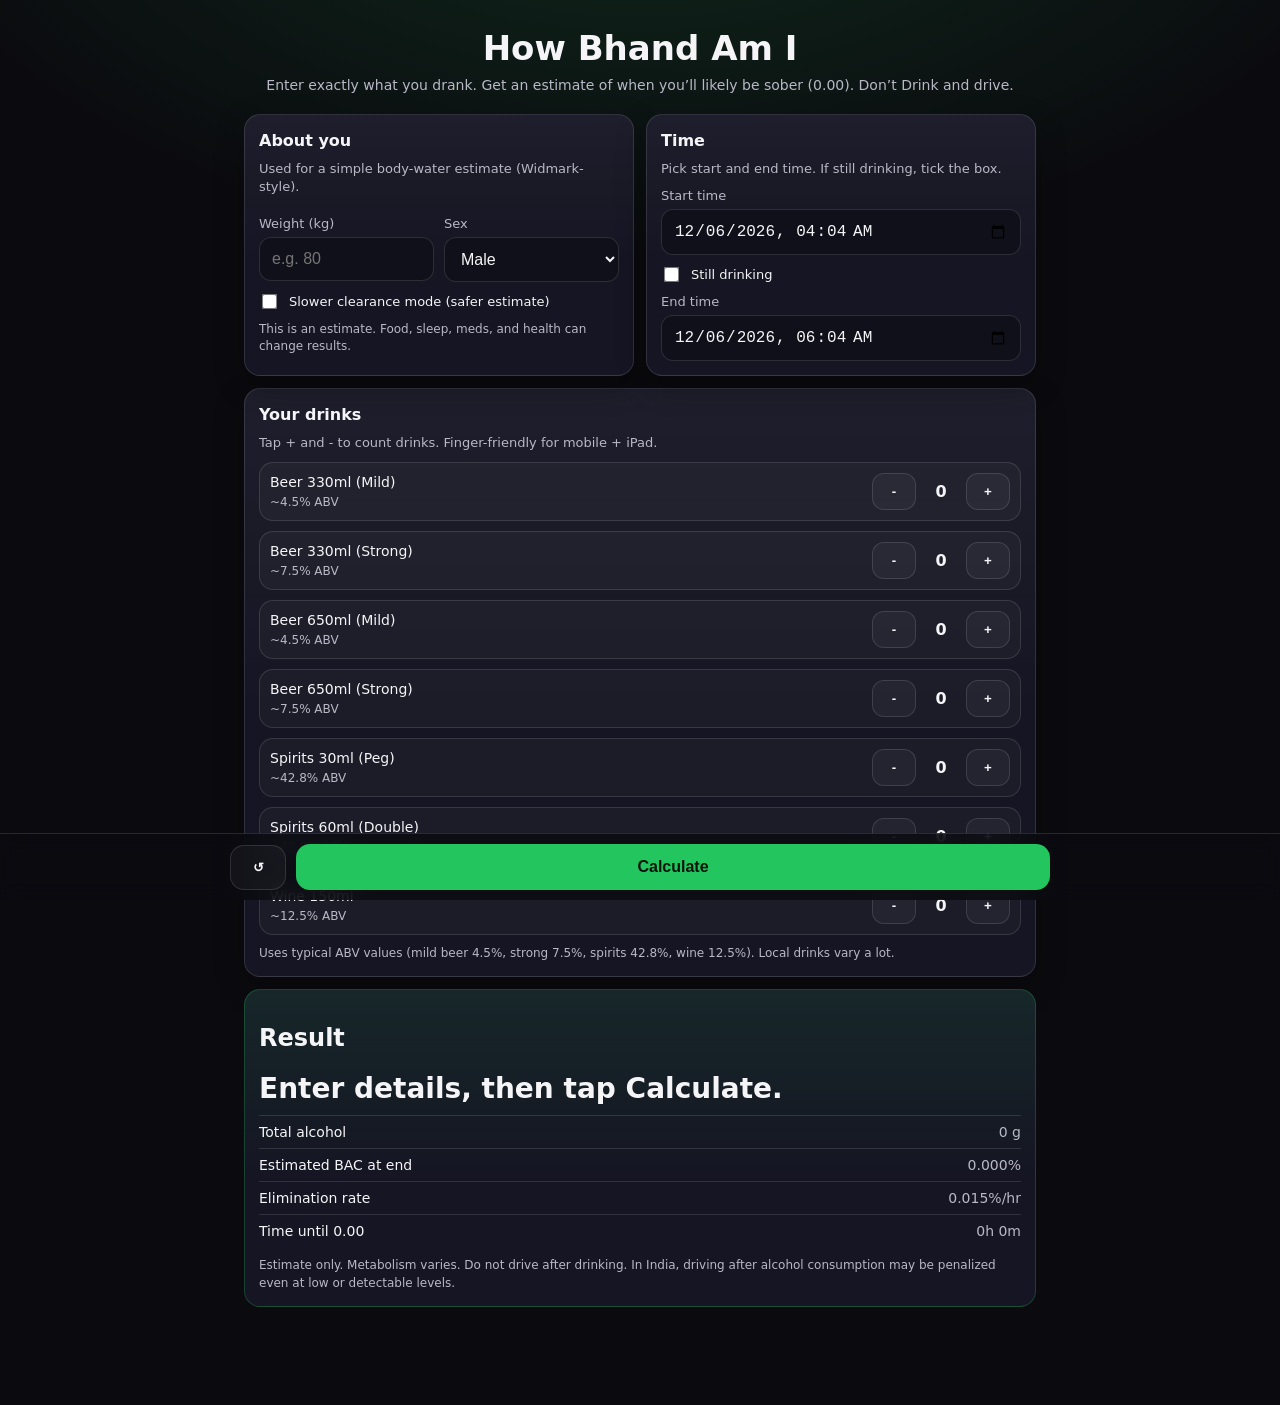
==== Index.html @ c2f21363 "Add initial website Add initial website" ====
<!DOCTYPE html>
<html lang="en">
<head>
  <meta charset="UTF-8" />
  <title>howbhandami.com</title>
  <meta name="viewport" content="width=device-width, initial-scale=1.0, viewport-fit=cover" />

  <style>
    :root{
      --bg:#0b0b0f;
      --card:#151523;
      --card2:#10101a;
      --text:#f5f5f7;
      --muted:#b8b8c7;
      --border:rgba(255,255,255,0.12);
      --accent:#22c55e;
      --danger:#ff4d4d;
    }

    *{ box-sizing:border-box; }

    body{
      margin:0;
      font-family: system-ui, -apple-system, Segoe UI, Roboto, Arial, sans-serif;
      background: radial-gradient(1200px 700px at 50% -200px, rgba(34,197,94,0.18), transparent 65%),
                  var(--bg);
      color:var(--text);
      min-height:100vh;
      padding: env(safe-area-inset-top) env(safe-area-inset-right) env(safe-area-inset-bottom) env(safe-area-inset-left);
    }

    .wrap{
      max-width: 820px;
      margin: 0 auto;
      padding: 18px 14px 96px;
    }

    header{ text-align:center; margin: 10px 0 18px; }
    h1{ margin:0; font-size: clamp(22px, 4vw, 34px); }
    .subtitle{ margin:8px 0 0; color:var(--muted); font-size:14px; line-height:1.4; }

    .grid{ display:grid; gap:12px; }
    @media (min-width: 760px){
      .grid.two{ grid-template-columns: 1fr 1fr; }
    }

    .card{
      background: linear-gradient(180deg, rgba(255,255,255,0.04), transparent 55%),
                  var(--card);
      border: 1px solid var(--border);
      border-radius: 16px;
      padding: 14px;
      box-shadow: 0 10px 30px rgba(0,0,0,0.25);
    }

    .card h2{ margin:2px 0 10px; font-size:16px; }
    .hint{ margin:0 0 10px; color:var(--muted); font-size:13px; line-height:1.4; }

    label{ display:block; font-size:13px; color:var(--muted); margin:10px 0 6px; }

    input, select{
      width:100%;
      padding:12px;
      border-radius:12px;
      border: 1px solid var(--border);
      background: var(--card2);
      color: var(--text);
      font-size:16px;
      outline:none;
    }

    input:focus, select:focus{
      border-color: rgba(34,197,94,0.55);
      box-shadow: 0 0 0 3px rgba(34,197,94,0.15);
    }

    .row{ display:flex; gap:10px; align-items:center; }
    .row > *{ flex:1; }

    .toggle{
      display:flex;
      align-items:center;
      gap:10px;
      margin-top: 10px;
      user-select:none;
    }
    .toggle input{ width:auto; transform:scale(1.2); }

    .drink{
      display:grid;
      grid-template-columns: 1fr auto;
      gap: 10px;
      align-items:center;
      padding: 10px;
      border-radius: 14px;
      border: 1px solid var(--border);
      background: rgba(255,255,255,0.03);
      margin-top: 10px;
    }
    .drink .name{ font-size:14px; line-height:1.25; }
    .drink .meta{ font-size:12px; color:var(--muted); margin-top:4px; }

    .stepper{ display:flex; align-items:center; gap:8px; }
    .btn{
      border: 1px solid var(--border);
      background: rgba(255,255,255,0.04);
      color: var(--text);
      border-radius: 12px;
      padding: 10px 12px;
      font-weight: 800;
      cursor:pointer;
      min-width:44px;
      touch-action: manipulation;
    }
    .btn:active{ transform:scale(0.98); }
    .count{ min-width:34px; text-align:center; font-weight:800; font-size:16px; }

    .result{
      background: linear-gradient(180deg, rgba(34,197,94,0.10), transparent 60%),
                  var(--card);
      border: 1px solid rgba(34,197,94,0.25);
      border-radius: 16px;
      padding: 14px;
    }
    .big{ font-size: clamp(18px, 3.6vw, 28px); font-weight: 900; margin: 6px 0 10px; }

    .kv{
      display:flex;
      justify-content: space-between;
      gap: 10px;
      padding: 8px 0;
      border-top: 1px solid var(--border);
      font-size: 14px;
    }
    .kv:first-of-type{ border-top:none; }
    .kv span:last-child{ color: var(--muted); }

    .warn{ margin-top: 10px; font-size: 12px; color: var(--muted); line-height: 1.45; }

    .error{
      color: var(--danger);
      font-weight: 800;
      margin-top: 10px;
      font-size: 13px;
    }

    .stickybar{
      position: fixed;
      left:0; right:0; bottom:0;
      padding: 10px 14px calc(10px + env(safe-area-inset-bottom));
      background: rgba(10,10,16,0.82);
      backdrop-filter: blur(10px);
      border-top: 1px solid var(--border);
    }
    .sticky-inner{
      max-width: 820px;
      margin: 0 auto;
      display:flex;
      gap: 10px;
      align-items:center;
    }
    .primary{
      flex:1;
      padding: 14px 14px;
      border-radius: 14px;
      border:none;
      background: var(--accent);
      color: #07140b;
      font-weight: 900;
      font-size: 16px;
      cursor:pointer;
      touch-action: manipulation;
    }
    .ghost{
      width:56px;
      padding: 14px 0;
      border-radius: 14px;
      border: 1px solid var(--border);
      background: rgba(255,255,255,0.04);
      color: var(--text);
      font-weight: 900;
      cursor:pointer;
      touch-action: manipulation;
    }
  </style>
</head>

<body>
  <div class="wrap">
    <header>
      <h1>How Bhand Am I</h1>
      <p class="subtitle">Enter exactly what you drank. Get an estimate of when you’ll likely be sober (0.00). Don’t Drink and drive.</p>
    </header>

    <div class="grid two">
      <section class="card">
        <h2>About you</h2>
        <p class="hint">Used for a simple body-water estimate (Widmark-style).</p>

        <div class="row">
          <div>
            <label for="weightKg">Weight (kg)</label>
            <input id="weightKg" type="number" inputmode="decimal" placeholder="e.g. 80" min="30" max="220">
          </div>
          <div>
            <label for="sexR">Sex</label>
            <select id="sexR">
              <option value="0.68">Male</option>
              <option value="0.55">Female</option>
            </select>
          </div>
        </div>

        <div class="toggle">
          <input id="slowMode" type="checkbox">
          <label for="slowMode" style="margin:0;color:var(--text);">Slower clearance mode (safer estimate)</label>
        </div>

        <div class="warn">This is an estimate. Food, sleep, meds, and health can change results.</div>
      </section>

      <section class="card">
        <h2>Time</h2>
        <p class="hint">Pick start and end time. If still drinking, tick the box.</p>

        <label for="startTime">Start time</label>
        <input id="startTime" type="datetime-local">

        <div class="toggle">
          <input id="stillDrinking" type="checkbox">
          <label for="stillDrinking" style="margin:0;color:var(--text);">Still drinking</label>
        </div>

        <div id="endTimeBox">
          <label for="endTime">End time</label>
          <input id="endTime" type="datetime-local">
        </div>

        <div id="timeError" class="error" style="display:none;"></div>
      </section>
    </div>

    <section class="card" style="margin-top:12px;">
      <h2>Your drinks</h2>
      <p class="hint">Tap + and - to count drinks. Finger-friendly for mobile + iPad.</p>

      <div id="drinksList"></div>

      <div class="warn">
        Uses typical ABV values (mild beer 4.5%, strong 7.5%, spirits 42.8%, wine 12.5%). Local drinks vary a lot.
      </div>
    </section>

    <section class="result" style="margin-top:12px;">
      <h2>Result</h2>
      <div class="big" id="soberByText">Enter details, then tap Calculate.</div>

      <div class="kv"><span>Total alcohol</span><span id="gramsText">0 g</span></div>
      <div class="kv"><span>Estimated BAC at end</span><span id="bacText">0.000%</span></div>
      <div class="kv"><span>Elimination rate</span><span id="rateText">0.015%/hr</span></div>
      <div class="kv"><span>Time until 0.00</span><span id="untilText">0h 0m</span></div>

      <div class="warn">
        Estimate only. Metabolism varies. Do not drive after drinking. In India, driving after alcohol consumption may be penalized even at low or detectable levels.
      </div>
      <div id="calcError" class="error" style="display:none;"></div>
    </section>
  </div>

  <div class="stickybar">
    <div class="sticky-inner">
      <button class="ghost" onclick="resetAll()" title="Reset">↺</button>
      <button class="primary" onclick="calculate()">Calculate</button>
    </div>
  </div>

<script>
  // grams = volume_ml * (abv) * 0.789  (ethanol density)
  const DRINKS = [
    { id:"beer330mild",   name:"Beer 330ml (Mild)",     meta:"~4.5% ABV", grams: 330 * 0.045 * 0.789 },
    { id:"beer330strong", name:"Beer 330ml (Strong)",   meta:"~7.5% ABV", grams: 330 * 0.075 * 0.789 },
    { id:"beer650mild",   name:"Beer 650ml (Mild)",     meta:"~4.5% ABV", grams: 650 * 0.045 * 0.789 },
    { id:"beer650strong", name:"Beer 650ml (Strong)",   meta:"~7.5% ABV", grams: 650 * 0.075 * 0.789 },
    { id:"peg30",         name:"Spirits 30ml (Peg)",    meta:"~42.8% ABV", grams: 30  * 0.428 * 0.789 },
    { id:"double60",      name:"Spirits 60ml (Double)", meta:"~42.8% ABV", grams: 60  * 0.428 * 0.789 },
    { id:"wine150",       name:"Wine 150ml",            meta:"~12.5% ABV", grams: 150 * 0.125 * 0.789 },
  ];

  const counts = Object.fromEntries(DRINKS.map(d => [d.id, 0]));

  function $(id){ return document.getElementById(id); }
  function pad(n){ return String(n).padStart(2,"0"); }
  function toLocalInputValue(date){
    return `${date.getFullYear()}-${pad(date.getMonth()+1)}-${pad(date.getDate())}T${pad(date.getHours())}:${pad(date.getMinutes())}`;
  }

  function renderDrinks(){
    const box = $("drinksList");
    box.innerHTML = "";
    DRINKS.forEach(d => {
      const el = document.createElement("div");
      el.className = "drink";
      el.innerHTML = `
        <div>
          <div class="name">${d.name}</div>
          <div class="meta">${d.meta}</div>
        </div>
        <div class="stepper">
          <button class="btn" type="button" onclick="step('${d.id}', -1)">-</button>
          <div class="count" id="count_${d.id}">0</div>
          <button class="btn" type="button" onclick="step('${d.id}', 1)">+</button>
        </div>
      `;
      box.appendChild(el);
    });
  }

  function step(id, delta){
    counts[id] = Math.max(0, (counts[id] || 0) + delta);
    const c = $("count_" + id);
    if (c) c.textContent = counts[id];
    $("gramsText").textContent = `${getTotalGrams().toFixed(1)} g`;
  }

  function getTotalGrams(){
    let total = 0;
    DRINKS.forEach(d => total += (counts[d.id] || 0) * d.grams);
    return total;
  }

  function hoursToHhMm(hours){
    const totalMins = Math.max(0, Math.round(hours * 60));
    const h = Math.floor(totalMins / 60);
    const m = totalMins % 60;
    return `${h}h ${m}m`;
  }

  function showCalcError(msg){
    $("calcError").textContent = msg;
    $("calcError").style.display = "block";
  }
  function showTimeError(msg){
    $("timeError").textContent = msg;
    $("timeError").style.display = "block";
  }

  function resetAll(){
    // reset counts
    DRINKS.forEach(d => {
      counts[d.id] = 0;
      const c = $("count_" + d.id);
      if (c) c.textContent = "0";
    });

    $("weightKg").value = "";
    $("sexR").value = "0.68";
    $("slowMode").checked = false;

    const now = new Date();
    $("startTime").value = toLocalInputValue(new Date(now.getTime() - 2 * 60 * 60 * 1000));
    $("endTime").value = toLocalInputValue(now);

    $("stillDrinking").checked = false;
    $("endTimeBox").style.display = "block";

    $("soberByText").textContent = "Enter details, then tap Calculate.";
    $("gramsText").textContent = "0 g";
    $("bacText").textContent = "0.000%";
    $("rateText").textContent = "0.015%/hr";
    $("untilText").textContent = "0h 0m";
    $("calcError").style.display = "none";
    $("timeError").style.display = "none";
  }

  function calculate(){
    $("calcError").style.display = "none";
    $("timeError").style.display = "none";

    const weight = Number($("weightKg").value);
    const r = Number($("sexR").value);
    const elimination = $("slowMode").checked ? 0.012 : 0.015;

    if (!weight || weight < 30 || weight > 220){
      showCalcError("Please enter a valid weight (30–220 kg).");
      return;
    }

    const grams = getTotalGrams();
    if (grams <= 0){
      showCalcError("Please add at least one drink using the + buttons.");
      return;
    }

    const startStr = $("startTime").value;
    if (!startStr){
      showTimeError("Please select a start time.");
      return;
    }
    const start = new Date(startStr);

    const still = $("stillDrinking").checked;
    const end = still ? new Date() : new Date($("endTime").value);

    if (!still && !$("endTime").value){
      showTimeError("Please select an end time (or tick Still drinking).");
      return;
    }

    if (isNaN(start.getTime()) || isNaN(end.getTime())){
      showTimeError("Time format looks invalid. Try selecting the time again.");
      return;
    }

    if (end.getTime() < start.getTime()){
      showTimeError("End time can’t be before start time.");
      return;
    }

    const hoursDrinking = (end.getTime() - start.getTime()) / (1000 * 60 * 60);

    // Widmark-style estimate (simple MVP)
    const bacPeak = (grams / (weight * 1000 * r)) * 100;
    const bacAtEnd = Math.max(0, bacPeak - hoursDrinking * elimination);

    const hoursUntilZero = bacAtEnd <= 0 ? 0 : (bacAtEnd / elimination);
    const soberAt = new Date(end.getTime() + hoursUntilZero * 60 * 60 * 1000);

    $("soberByText").textContent = `Likely sober by: ${soberAt.toLocaleString()}`;
    $("gramsText").textContent = `${grams.toFixed(1)} g`;
    $("bacText").textContent = `${bacAtEnd.toFixed(3)}%`;
    $("rateText").textContent = `${elimination.toFixed(3)}%/hr`;
    $("untilText").textContent = hoursToHhMm(hoursUntilZero);
  }

  // init
  renderDrinks();
  resetAll();

  $("stillDrinking").addEventListener("change", (e) => {
    $("endTimeBox").style.display = e.target.checked ? "none" : "block";
  });
</script>

</body>
</html>
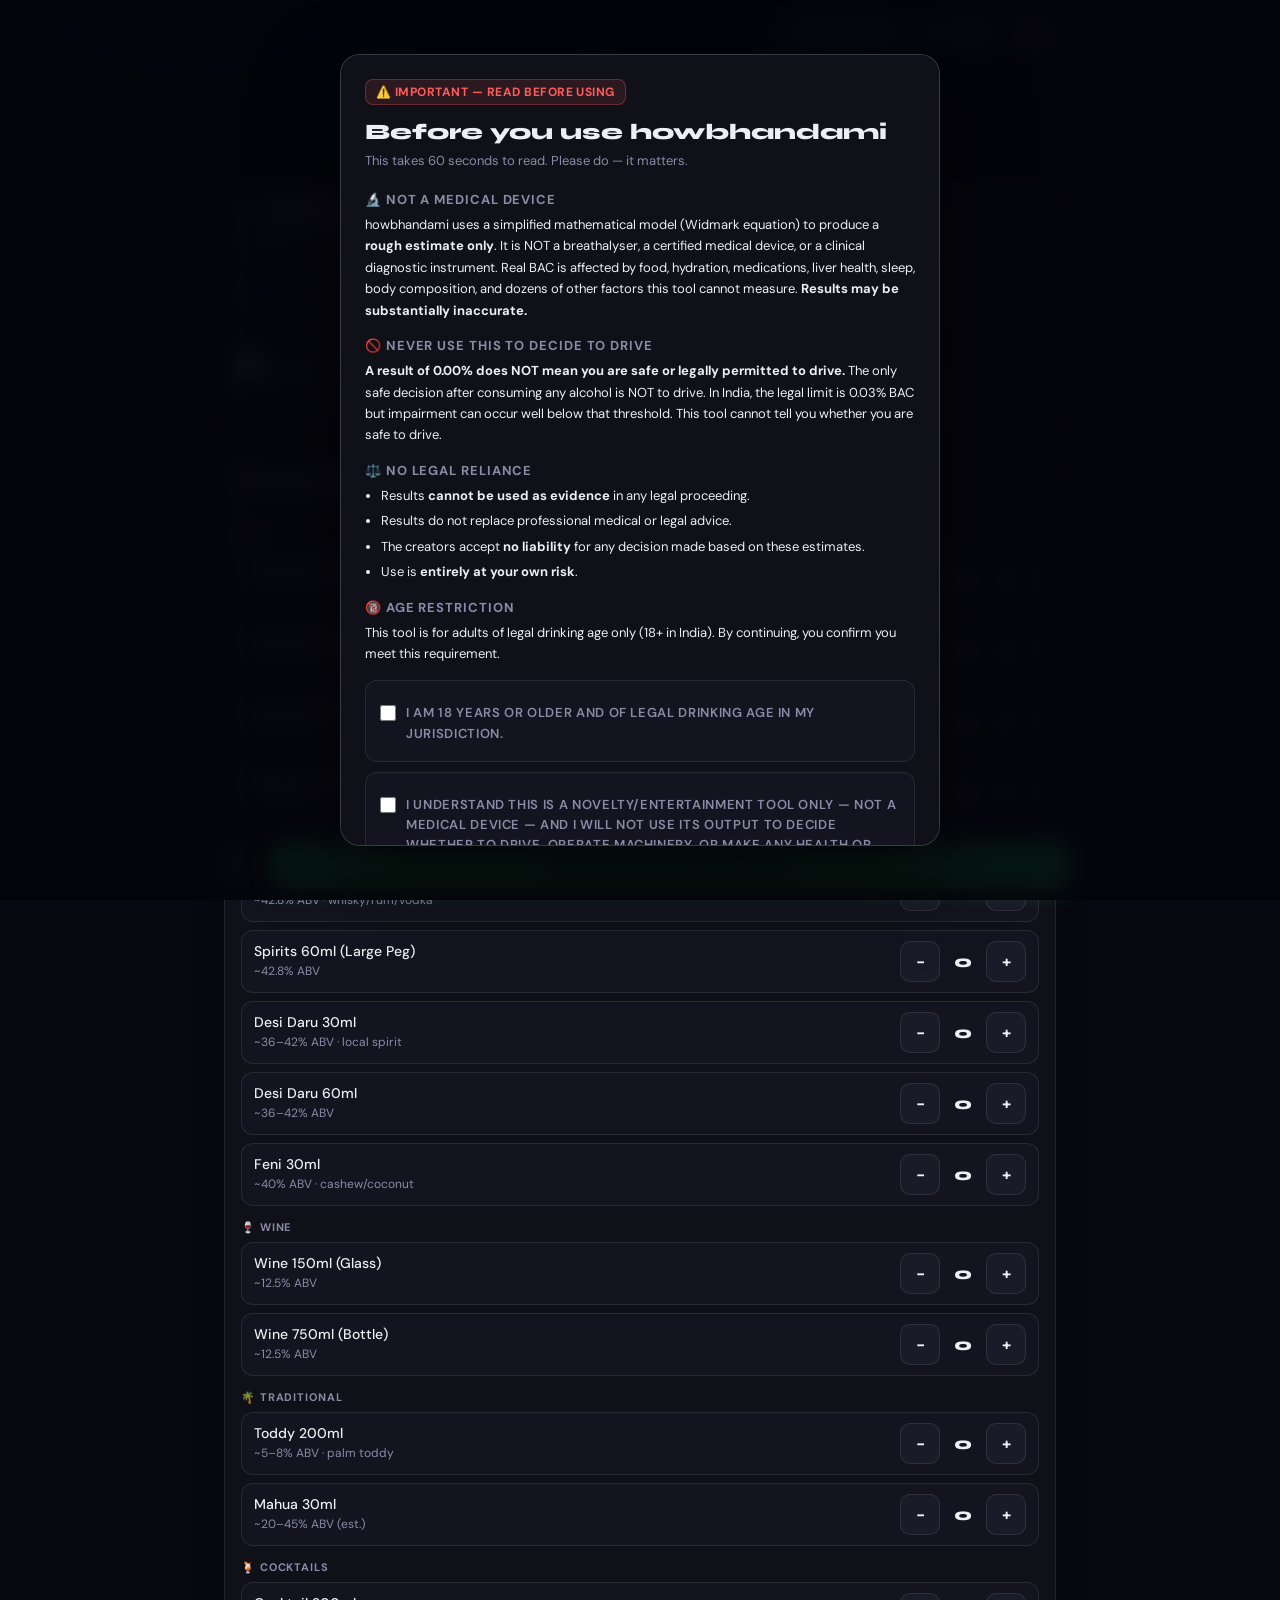
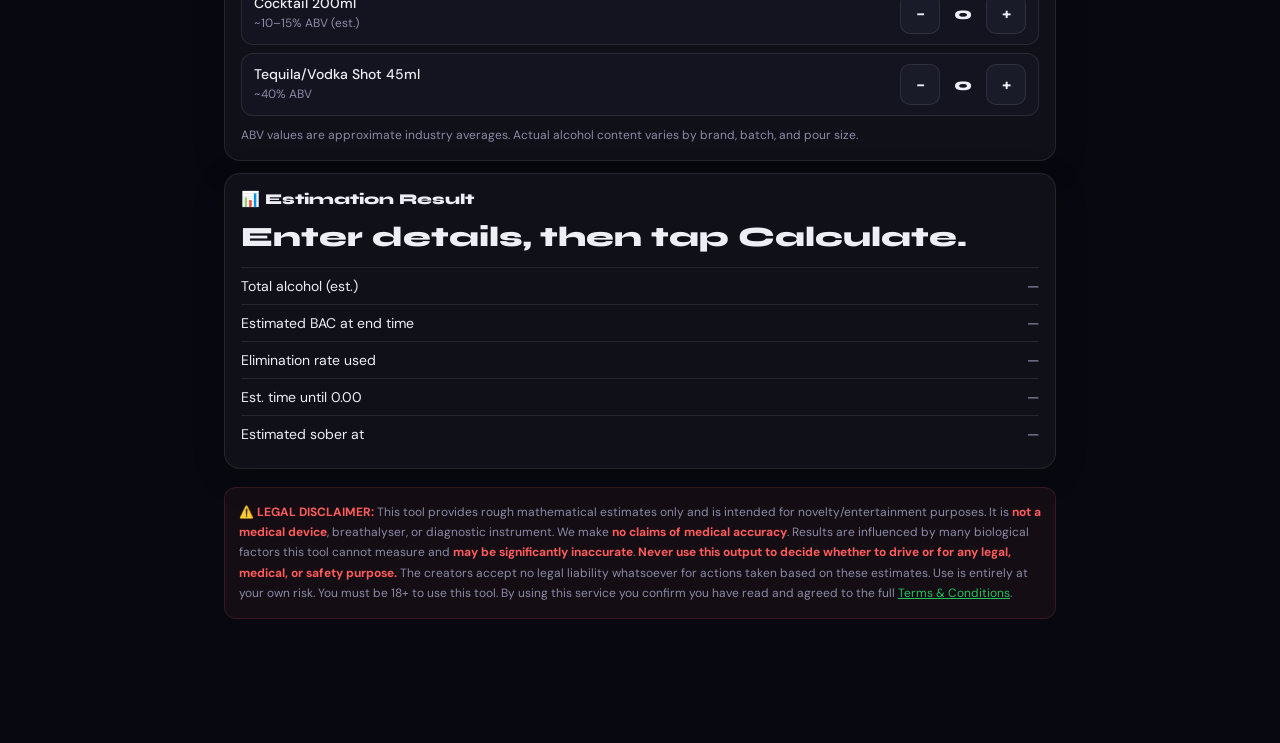
==== commit 8927d791: "Rename index.html to Index.html" ====
--- a/Index.html
+++ b/Index.html
@@ -1,445 +1,664 @@
-<!DOCTYPE html>
-<html lang="en">
-<head>
-  <meta charset="UTF-8" />
-  <title>howbhandami.com</title>
-  <meta name="viewport" content="width=device-width, initial-scale=1.0, viewport-fit=cover" />
-
-  <style>
-    :root{
-      --bg:#0b0b0f;
-      --card:#151523;
-      --card2:#10101a;
-      --text:#f5f5f7;
-      --muted:#b8b8c7;
-      --border:rgba(255,255,255,0.12);
-      --accent:#22c55e;
-      --danger:#ff4d4d;
-    }
-
-    *{ box-sizing:border-box; }
-
-    body{
-      margin:0;
-      font-family: system-ui, -apple-system, Segoe UI, Roboto, Arial, sans-serif;
-      background: radial-gradient(1200px 700px at 50% -200px, rgba(34,197,94,0.18), transparent 65%),
-                  var(--bg);
-      color:var(--text);
-      min-height:100vh;
-      padding: env(safe-area-inset-top) env(safe-area-inset-right) env(safe-area-inset-bottom) env(safe-area-inset-left);
-    }
-
-    .wrap{
-      max-width: 820px;
-      margin: 0 auto;
-      padding: 18px 14px 96px;
-    }
-
-    header{ text-align:center; margin: 10px 0 18px; }
-    h1{ margin:0; font-size: clamp(22px, 4vw, 34px); }
-    .subtitle{ margin:8px 0 0; color:var(--muted); font-size:14px; line-height:1.4; }
-
-    .grid{ display:grid; gap:12px; }
-    @media (min-width: 760px){
-      .grid.two{ grid-template-columns: 1fr 1fr; }
-    }
-
-    .card{
-      background: linear-gradient(180deg, rgba(255,255,255,0.04), transparent 55%),
-                  var(--card);
-      border: 1px solid var(--border);
-      border-radius: 16px;
-      padding: 14px;
-      box-shadow: 0 10px 30px rgba(0,0,0,0.25);
-    }
-
-    .card h2{ margin:2px 0 10px; font-size:16px; }
-    .hint{ margin:0 0 10px; color:var(--muted); font-size:13px; line-height:1.4; }
-
-    label{ display:block; font-size:13px; color:var(--muted); margin:10px 0 6px; }
-
-    input, select{
-      width:100%;
-      padding:12px;
-      border-radius:12px;
-      border: 1px solid var(--border);
-      background: var(--card2);
-      color: var(--text);
-      font-size:16px;
-      outline:none;
-    }
-
-    input:focus, select:focus{
-      border-color: rgba(34,197,94,0.55);
-      box-shadow: 0 0 0 3px rgba(34,197,94,0.15);
-    }
-
-    .row{ display:flex; gap:10px; align-items:center; }
-    .row > *{ flex:1; }
-
-    .toggle{
-      display:flex;
-      align-items:center;
-      gap:10px;
-      margin-top: 10px;
-      user-select:none;
-    }
-    .toggle input{ width:auto; transform:scale(1.2); }
-
-    .drink{
-      display:grid;
-      grid-template-columns: 1fr auto;
-      gap: 10px;
-      align-items:center;
-      padding: 10px;
-      border-radius: 14px;
-      border: 1px solid var(--border);
-      background: rgba(255,255,255,0.03);
-      margin-top: 10px;
-    }
-    .drink .name{ font-size:14px; line-height:1.25; }
-    .drink .meta{ font-size:12px; color:var(--muted); margin-top:4px; }
-
-    .stepper{ display:flex; align-items:center; gap:8px; }
-    .btn{
-      border: 1px solid var(--border);
-      background: rgba(255,255,255,0.04);
-      color: var(--text);
-      border-radius: 12px;
-      padding: 10px 12px;
-      font-weight: 800;
-      cursor:pointer;
-      min-width:44px;
-      touch-action: manipulation;
-    }
-    .btn:active{ transform:scale(0.98); }
-    .count{ min-width:34px; text-align:center; font-weight:800; font-size:16px; }
-
-    .result{
-      background: linear-gradient(180deg, rgba(34,197,94,0.10), transparent 60%),
-                  var(--card);
-      border: 1px solid rgba(34,197,94,0.25);
-      border-radius: 16px;
-      padding: 14px;
-    }
-    .big{ font-size: clamp(18px, 3.6vw, 28px); font-weight: 900; margin: 6px 0 10px; }
-
-    .kv{
-      display:flex;
-      justify-content: space-between;
-      gap: 10px;
-      padding: 8px 0;
-      border-top: 1px solid var(--border);
-      font-size: 14px;
-    }
-    .kv:first-of-type{ border-top:none; }
-    .kv span:last-child{ color: var(--muted); }
-
-    .warn{ margin-top: 10px; font-size: 12px; color: var(--muted); line-height: 1.45; }
-
-    .error{
-      color: var(--danger);
-      font-weight: 800;
-      margin-top: 10px;
-      font-size: 13px;
-    }
-
-    .stickybar{
-      position: fixed;
-      left:0; right:0; bottom:0;
-      padding: 10px 14px calc(10px + env(safe-area-inset-bottom));
-      background: rgba(10,10,16,0.82);
-      backdrop-filter: blur(10px);
-      border-top: 1px solid var(--border);
-    }
-    .sticky-inner{
-      max-width: 820px;
-      margin: 0 auto;
-      display:flex;
-      gap: 10px;
-      align-items:center;
-    }
-    .primary{
-      flex:1;
-      padding: 14px 14px;
-      border-radius: 14px;
-      border:none;
-      background: var(--accent);
-      color: #07140b;
-      font-weight: 900;
-      font-size: 16px;
-      cursor:pointer;
-      touch-action: manipulation;
-    }
-    .ghost{
-      width:56px;
-      padding: 14px 0;
-      border-radius: 14px;
-      border: 1px solid var(--border);
-      background: rgba(255,255,255,0.04);
-      color: var(--text);
-      font-weight: 900;
-      cursor:pointer;
-      touch-action: manipulation;
-    }
-  </style>
-</head>
-
-<body>
-  <div class="wrap">
-    <header>
-      <h1>How Bhand Am I</h1>
-      <p class="subtitle">Enter exactly what you drank. Get an estimate of when you’ll likely be sober (0.00). Don’t Drink and drive.</p>
-    </header>
-
-    <div class="grid two">
-      <section class="card">
-        <h2>About you</h2>
-        <p class="hint">Used for a simple body-water estimate (Widmark-style).</p>
-
-        <div class="row">
-          <div>
-            <label for="weightKg">Weight (kg)</label>
-            <input id="weightKg" type="number" inputmode="decimal" placeholder="e.g. 80" min="30" max="220">
-          </div>
-          <div>
-            <label for="sexR">Sex</label>
-            <select id="sexR">
-              <option value="0.68">Male</option>
-              <option value="0.55">Female</option>
-            </select>
-          </div>
-        </div>
-
-        <div class="toggle">
-          <input id="slowMode" type="checkbox">
-          <label for="slowMode" style="margin:0;color:var(--text);">Slower clearance mode (safer estimate)</label>
-        </div>
-
-        <div class="warn">This is an estimate. Food, sleep, meds, and health can change results.</div>
-      </section>
-
-      <section class="card">
-        <h2>Time</h2>
-        <p class="hint">Pick start and end time. If still drinking, tick the box.</p>
-
-        <label for="startTime">Start time</label>
-        <input id="startTime" type="datetime-local">
-
-        <div class="toggle">
-          <input id="stillDrinking" type="checkbox">
-          <label for="stillDrinking" style="margin:0;color:var(--text);">Still drinking</label>
-        </div>
-
-        <div id="endTimeBox">
-          <label for="endTime">End time</label>
-          <input id="endTime" type="datetime-local">
-        </div>
-
-        <div id="timeError" class="error" style="display:none;"></div>
-      </section>
-    </div>
-
-    <section class="card" style="margin-top:12px;">
-      <h2>Your drinks</h2>
-      <p class="hint">Tap + and - to count drinks. Finger-friendly for mobile + iPad.</p>
-
-      <div id="drinksList"></div>
-
-      <div class="warn">
-        Uses typical ABV values (mild beer 4.5%, strong 7.5%, spirits 42.8%, wine 12.5%). Local drinks vary a lot.
-      </div>
-    </section>
-
-    <section class="result" style="margin-top:12px;">
-      <h2>Result</h2>
-      <div class="big" id="soberByText">Enter details, then tap Calculate.</div>
-
-      <div class="kv"><span>Total alcohol</span><span id="gramsText">0 g</span></div>
-      <div class="kv"><span>Estimated BAC at end</span><span id="bacText">0.000%</span></div>
-      <div class="kv"><span>Elimination rate</span><span id="rateText">0.015%/hr</span></div>
-      <div class="kv"><span>Time until 0.00</span><span id="untilText">0h 0m</span></div>
-
-      <div class="warn">
-        Estimate only. Metabolism varies. Do not drive after drinking. In India, driving after alcohol consumption may be penalized even at low or detectable levels.
-      </div>
-      <div id="calcError" class="error" style="display:none;"></div>
-    </section>
-  </div>
-
-  <div class="stickybar">
-    <div class="sticky-inner">
-      <button class="ghost" onclick="resetAll()" title="Reset">↺</button>
-      <button class="primary" onclick="calculate()">Calculate</button>
-    </div>
-  </div>
-
-<script>
-  // grams = volume_ml * (abv) * 0.789  (ethanol density)
-  const DRINKS = [
-    { id:"beer330mild",   name:"Beer 330ml (Mild)",     meta:"~4.5% ABV", grams: 330 * 0.045 * 0.789 },
-    { id:"beer330strong", name:"Beer 330ml (Strong)",   meta:"~7.5% ABV", grams: 330 * 0.075 * 0.789 },
-    { id:"beer650mild",   name:"Beer 650ml (Mild)",     meta:"~4.5% ABV", grams: 650 * 0.045 * 0.789 },
-    { id:"beer650strong", name:"Beer 650ml (Strong)",   meta:"~7.5% ABV", grams: 650 * 0.075 * 0.789 },
-    { id:"peg30",         name:"Spirits 30ml (Peg)",    meta:"~42.8% ABV", grams: 30  * 0.428 * 0.789 },
-    { id:"double60",      name:"Spirits 60ml (Double)", meta:"~42.8% ABV", grams: 60  * 0.428 * 0.789 },
-    { id:"wine150",       name:"Wine 150ml",            meta:"~12.5% ABV", grams: 150 * 0.125 * 0.789 },
-  ];
-
-  const counts = Object.fromEntries(DRINKS.map(d => [d.id, 0]));
-
-  function $(id){ return document.getElementById(id); }
-  function pad(n){ return String(n).padStart(2,"0"); }
-  function toLocalInputValue(date){
-    return `${date.getFullYear()}-${pad(date.getMonth()+1)}-${pad(date.getDate())}T${pad(date.getHours())}:${pad(date.getMinutes())}`;
-  }
-
-  function renderDrinks(){
-    const box = $("drinksList");
-    box.innerHTML = "";
-    DRINKS.forEach(d => {
-      const el = document.createElement("div");
-      el.className = "drink";
-      el.innerHTML = `
-        <div>
-          <div class="name">${d.name}</div>
-          <div class="meta">${d.meta}</div>
-        </div>
-        <div class="stepper">
-          <button class="btn" type="button" onclick="step('${d.id}', -1)">-</button>
-          <div class="count" id="count_${d.id}">0</div>
-          <button class="btn" type="button" onclick="step('${d.id}', 1)">+</button>
-        </div>
-      `;
-      box.appendChild(el);
-    });
-  }
-
-  function step(id, delta){
-    counts[id] = Math.max(0, (counts[id] || 0) + delta);
-    const c = $("count_" + id);
-    if (c) c.textContent = counts[id];
-    $("gramsText").textContent = `${getTotalGrams().toFixed(1)} g`;
-  }
-
-  function getTotalGrams(){
-    let total = 0;
-    DRINKS.forEach(d => total += (counts[d.id] || 0) * d.grams);
-    return total;
-  }
-
-  function hoursToHhMm(hours){
-    const totalMins = Math.max(0, Math.round(hours * 60));
-    const h = Math.floor(totalMins / 60);
-    const m = totalMins % 60;
-    return `${h}h ${m}m`;
-  }
-
-  function showCalcError(msg){
-    $("calcError").textContent = msg;
-    $("calcError").style.display = "block";
-  }
-  function showTimeError(msg){
-    $("timeError").textContent = msg;
-    $("timeError").style.display = "block";
-  }
-
-  function resetAll(){
-    // reset counts
-    DRINKS.forEach(d => {
-      counts[d.id] = 0;
-      const c = $("count_" + d.id);
-      if (c) c.textContent = "0";
-    });
-
-    $("weightKg").value = "";
-    $("sexR").value = "0.68";
-    $("slowMode").checked = false;
-
-    const now = new Date();
-    $("startTime").value = toLocalInputValue(new Date(now.getTime() - 2 * 60 * 60 * 1000));
-    $("endTime").value = toLocalInputValue(now);
-
-    $("stillDrinking").checked = false;
-    $("endTimeBox").style.display = "block";
-
-    $("soberByText").textContent = "Enter details, then tap Calculate.";
-    $("gramsText").textContent = "0 g";
-    $("bacText").textContent = "0.000%";
-    $("rateText").textContent = "0.015%/hr";
-    $("untilText").textContent = "0h 0m";
-    $("calcError").style.display = "none";
-    $("timeError").style.display = "none";
-  }
-
-  function calculate(){
-    $("calcError").style.display = "none";
-    $("timeError").style.display = "none";
-
-    const weight = Number($("weightKg").value);
-    const r = Number($("sexR").value);
-    const elimination = $("slowMode").checked ? 0.012 : 0.015;
-
-    if (!weight || weight < 30 || weight > 220){
-      showCalcError("Please enter a valid weight (30–220 kg).");
-      return;
-    }
-
-    const grams = getTotalGrams();
-    if (grams <= 0){
-      showCalcError("Please add at least one drink using the + buttons.");
-      return;
-    }
-
-    const startStr = $("startTime").value;
-    if (!startStr){
-      showTimeError("Please select a start time.");
-      return;
-    }
-    const start = new Date(startStr);
-
-    const still = $("stillDrinking").checked;
-    const end = still ? new Date() : new Date($("endTime").value);
-
-    if (!still && !$("endTime").value){
-      showTimeError("Please select an end time (or tick Still drinking).");
-      return;
-    }
-
-    if (isNaN(start.getTime()) || isNaN(end.getTime())){
-      showTimeError("Time format looks invalid. Try selecting the time again.");
-      return;
-    }
-
-    if (end.getTime() < start.getTime()){
-      showTimeError("End time can’t be before start time.");
-      return;
-    }
-
-    const hoursDrinking = (end.getTime() - start.getTime()) / (1000 * 60 * 60);
-
-    // Widmark-style estimate (simple MVP)
-    const bacPeak = (grams / (weight * 1000 * r)) * 100;
-    const bacAtEnd = Math.max(0, bacPeak - hoursDrinking * elimination);
-
-    const hoursUntilZero = bacAtEnd <= 0 ? 0 : (bacAtEnd / elimination);
-    const soberAt = new Date(end.getTime() + hoursUntilZero * 60 * 60 * 1000);
-
-    $("soberByText").textContent = `Likely sober by: ${soberAt.toLocaleString()}`;
-    $("gramsText").textContent = `${grams.toFixed(1)} g`;
-    $("bacText").textContent = `${bacAtEnd.toFixed(3)}%`;
-    $("rateText").textContent = `${elimination.toFixed(3)}%/hr`;
-    $("untilText").textContent = hoursToHhMm(hoursUntilZero);
-  }
-
-  // init
-  renderDrinks();
-  resetAll();
-
-  $("stillDrinking").addEventListener("change", (e) => {
-    $("endTimeBox").style.display = e.target.checked ? "none" : "block";
-  });
-</script>
-
-</body>
-</html>+<!DOCTYPE html>
+<html lang="en">
+<head>
+  <meta charset="UTF-8" />
+  <title>howbhandami.com — BAC Estimator</title>
+  <meta name="viewport" content="width=device-width, initial-scale=1.0, viewport-fit=cover" />
+  <meta name="description" content="A novelty BAC estimation tool for informational purposes only. Not a medical device. Not medical advice. Do not use to make driving or health decisions." />
+  <meta name="theme-color" content="#0b0b0f" />
+  <meta name="robots" content="noindex" />
+  <link rel="preconnect" href="https://fonts.googleapis.com">
+  <link href="https://fonts.googleapis.com/css2?family=Syne:wght@700;800;900&family=DM+Sans:ital,wght@0,400;0,500;0,600;1,400&display=swap" rel="stylesheet">
+
+  <style>
+    :root{
+      --bg:#080910; --surface:#0f1018; --surface2:#13141f; --surface3:#1a1b28;
+      --text:#eeeef5; --muted:#8b8ba7; --muted2:#5a5a72;
+      --border:rgba(255,255,255,0.09); --border-h:rgba(255,255,255,0.18);
+      --accent:#22c55e; --accent-dim:rgba(34,197,94,0.12); --accent-glow:rgba(34,197,94,0.28);
+      --danger:#ff5c5c; --warning:#f59e0b; --safe:#22c55e;
+      --radius:16px;
+      --ff-display:'Syne',sans-serif; --ff-body:'DM Sans',sans-serif;
+    }
+    [data-theme="light"]{
+      --bg:#f2f2f7; --surface:#ffffff; --surface2:#f5f5fa; --surface3:#eaeaf2;
+      --text:#0d0d14; --muted:#6c6c88; --muted2:#a0a0b8;
+      --border:rgba(0,0,0,0.1); --border-h:rgba(0,0,0,0.2);
+      --accent:#16a34a; --accent-dim:rgba(22,163,74,0.1); --accent-glow:rgba(22,163,74,0.22);
+    }
+    *{ box-sizing:border-box; margin:0; padding:0; }
+    html{ scroll-behavior:smooth; }
+    body{
+      font-family:var(--ff-body); background:var(--bg); color:var(--text);
+      min-height:100vh; padding:env(safe-area-inset-top) env(safe-area-inset-right) 100px env(safe-area-inset-left);
+      transition:background .3s,color .3s; overflow-x:hidden;
+    }
+    body::before{
+      content:''; position:fixed; inset:0; pointer-events:none; z-index:0;
+      background:radial-gradient(900px 600px at 15% -5%,rgba(34,197,94,.07),transparent 60%),
+                 radial-gradient(600px 400px at 85% 95%,rgba(34,197,94,.04),transparent 60%);
+    }
+
+    /* ---- OVERLAY / MODAL ---- */
+    .overlay{
+      position:fixed; inset:0; z-index:200;
+      background:rgba(4,4,10,.9); backdrop-filter:blur(12px); -webkit-backdrop-filter:blur(12px);
+      display:flex; align-items:center; justify-content:center; padding:16px;
+      animation:fadeIn .25s ease;
+    }
+    .overlay.hidden{ display:none; }
+    @keyframes fadeIn{ from{opacity:0} to{opacity:1} }
+    @keyframes slideUp{ from{opacity:0;transform:translateY(24px)} to{opacity:1;transform:translateY(0)} }
+    .modal{
+      background:var(--surface); border:1px solid var(--border-h);
+      border-radius:20px; width:100%; max-width:520px; max-height:88vh; overflow-y:auto;
+      box-shadow:0 32px 80px rgba(0,0,0,.55); animation:slideUp .3s ease; padding:24px;
+    }
+    .modal-title{ font-family:var(--ff-display); font-size:22px; font-weight:900; margin-bottom:6px; line-height:1.2; }
+    .modal-sub{ color:var(--muted); font-size:13px; margin-bottom:20px; line-height:1.5; }
+    .modal-close{
+      position:absolute; top:16px; right:16px; background:var(--surface3);
+      border:1px solid var(--border); color:var(--muted); border-radius:10px;
+      width:34px; height:34px; cursor:pointer; font-size:16px;
+      display:flex; align-items:center; justify-content:center;
+    }
+
+    /* ---- DISCLAIMER ---- */
+    #disclaimerOverlay .modal{ max-width:600px; position:relative; }
+    .disc-badge{
+      display:inline-flex; align-items:center; gap:6px;
+      background:rgba(255,92,92,.12); border:1px solid rgba(255,92,92,.3);
+      color:var(--danger); border-radius:8px; padding:4px 10px;
+      font-size:12px; font-weight:700; margin-bottom:14px; letter-spacing:.04em;
+    }
+    .disc-section{ margin-bottom:16px; }
+    .disc-section h3{ font-size:13px; font-weight:700; text-transform:uppercase; letter-spacing:.07em; color:var(--muted); margin-bottom:6px; }
+    .disc-section p, .disc-section li{ font-size:13px; line-height:1.65; }
+    .disc-section ul{ padding-left:16px; }
+    .disc-section li{ margin-bottom:4px; }
+    .disc-age{ background:var(--surface2); border:1px solid var(--border); border-radius:12px; padding:12px 14px; margin:10px 0; }
+    .disc-age label{ display:flex; align-items:flex-start; gap:10px; cursor:pointer; font-size:13px; line-height:1.55; }
+    .disc-age input{ margin-top:2px; width:16px; height:16px; accent-color:var(--accent); flex-shrink:0; }
+    .disc-agree-btn{
+      width:100%; padding:14px; border-radius:14px; border:none;
+      background:var(--accent); color:#041a0a;
+      font-family:var(--ff-display); font-weight:900; font-size:16px;
+      cursor:pointer; margin-top:10px; opacity:.45; pointer-events:none;
+      transition:opacity .2s,box-shadow .2s;
+    }
+    .disc-agree-btn.enabled{ opacity:1; pointer-events:auto; box-shadow:0 4px 20px var(--accent-glow); }
+
+    /* ---- AUTH MODAL ---- */
+    #authOverlay .modal{ max-width:420px; position:relative; }
+    .auth-tabs{ display:flex; gap:4px; background:var(--surface2); border-radius:12px; padding:4px; margin-bottom:18px; }
+    .auth-tab{ flex:1; padding:9px; border-radius:9px; border:none; background:transparent; color:var(--muted); font-family:var(--ff-body); font-size:14px; font-weight:600; cursor:pointer; transition:.2s; }
+    .auth-tab.active{ background:var(--surface3); color:var(--text); }
+    .auth-field{ margin-bottom:12px; }
+    .auth-field label{ display:block; font-size:12px; font-weight:600; color:var(--muted); text-transform:uppercase; letter-spacing:.05em; margin-bottom:5px; }
+    .auth-field input{ width:100%; padding:11px 13px; border-radius:12px; border:1px solid var(--border); background:var(--surface2); color:var(--text); font-family:var(--ff-body); font-size:15px; outline:none; transition:.2s; }
+    .auth-field input:focus{ border-color:rgba(34,197,94,.55); box-shadow:0 0 0 3px var(--accent-dim); }
+    .auth-submit{ width:100%; padding:13px; border-radius:13px; border:none; background:var(--accent); color:#041a0a; font-family:var(--ff-display); font-weight:900; font-size:15px; cursor:pointer; box-shadow:0 4px 18px var(--accent-glow); transition:.15s; }
+    .auth-submit:hover{ opacity:.92; }
+    .auth-msg{ margin-top:10px; font-size:13px; text-align:center; }
+    .auth-msg.err{ color:var(--danger); }
+    .auth-msg.ok{ color:var(--safe); }
+    .auth-guest{ display:block; margin-top:14px; text-align:center; color:var(--muted); font-size:13px; cursor:pointer; text-decoration:underline; background:none; border:none; font-family:var(--ff-body); }
+
+    /* ---- T&C MODAL ---- */
+    #tcOverlay .modal{ max-width:640px; }
+    .tc-body{ font-size:13px; line-height:1.7; color:var(--text); opacity:.88; }
+    .tc-body h3{ font-size:13px; font-weight:700; text-transform:uppercase; letter-spacing:.07em; color:var(--muted); margin:18px 0 6px; }
+    .tc-body p{ margin-bottom:10px; }
+    .tc-close{ margin-top:20px; width:100%; padding:12px; border-radius:13px; border:none; background:var(--surface3); color:var(--text); font-family:var(--ff-display); font-weight:800; font-size:15px; cursor:pointer; }
+
+    /* ---- HISTORY MODAL ---- */
+    #historyOverlay .modal{ max-width:560px; }
+    .hist-empty{ text-align:center; color:var(--muted); font-size:14px; padding:32px 0; }
+    .hist-item{ border:1px solid var(--border); border-radius:12px; padding:12px 14px; margin-bottom:8px; background:var(--surface2); transition:.2s; }
+    .hist-item:hover{ border-color:var(--border-h); }
+    .hist-date{ font-size:12px; color:var(--muted); margin-bottom:4px; }
+    .hist-row{ display:flex; justify-content:space-between; align-items:center; gap:10px; }
+    .hist-sober{ font-family:var(--ff-display); font-size:14px; font-weight:800; }
+    .hist-bac{ font-size:12px; font-weight:700; padding:3px 9px; border-radius:20px; }
+    .hist-bac.safe-bac{ background:rgba(34,197,94,.12); color:var(--safe); }
+    .hist-bac.warn-bac{ background:rgba(245,158,11,.12); color:var(--warning); }
+    .hist-bac.danger-bac{ background:rgba(255,92,92,.12); color:var(--danger); }
+    .hist-clear{ margin-top:14px; width:100%; padding:11px; border-radius:12px; border:1px solid rgba(255,92,92,.3); background:rgba(255,92,92,.08); color:var(--danger); font-family:var(--ff-body); font-weight:600; font-size:13px; cursor:pointer; }
+    .hist-note{ font-size:11px; color:var(--muted); margin-top:10px; line-height:1.5; }
+
+    /* ---- TOPBAR ---- */
+    .topbar{
+      position:relative; z-index:10; display:flex; justify-content:flex-end; align-items:center; gap:8px;
+      max-width:860px; margin:0 auto; padding:14px 14px 0; flex-wrap:wrap;
+    }
+    .tb-btn{
+      display:flex; align-items:center; gap:6px; padding:8px 13px; border-radius:11px;
+      border:1px solid var(--border); background:var(--surface2); color:var(--text);
+      font-family:var(--ff-body); font-size:13px; font-weight:600; cursor:pointer; transition:.2s; white-space:nowrap;
+    }
+    .tb-btn:hover{ background:var(--surface3); border-color:var(--border-h); }
+    #userChip{
+      display:none; align-items:center; gap:7px; background:var(--accent-dim);
+      border:1px solid var(--accent-glow); border-radius:11px; padding:7px 12px;
+      font-size:13px; font-weight:600; color:var(--accent);
+    }
+    .user-dot{ width:8px; height:8px; border-radius:50%; background:var(--accent); animation:pulse 2.5s infinite; }
+
+    /* ---- LAYOUT ---- */
+    .wrap{ position:relative; z-index:1; max-width:860px; margin:0 auto; padding:16px 14px 24px; }
+    header{ text-align:center; margin:0 0 22px; animation:slideUp .4s ease both; }
+    .logo-row{ display:flex; align-items:center; justify-content:center; gap:11px; margin-bottom:8px; }
+    .logo-icon{ width:44px; height:44px; background:linear-gradient(135deg,var(--accent),#16a34a); border-radius:13px; display:flex; align-items:center; justify-content:center; font-size:24px; box-shadow:0 4px 22px var(--accent-glow); }
+    h1{ font-family:var(--ff-display); font-size:clamp(24px,5vw,38px); font-weight:900; letter-spacing:-.5px; }
+    .subtitle{ color:var(--muted); font-size:14px; line-height:1.5; max-width:500px; margin:0 auto; }
+    .subtitle strong{ color:var(--danger); }
+    .grid{ display:grid; gap:12px; }
+    @media(min-width:700px){ .grid.two{ grid-template-columns:1fr 1fr; } }
+    .card{ background:var(--surface); border:1px solid var(--border); border-radius:var(--radius); padding:16px; box-shadow:0 8px 32px rgba(0,0,0,.2); transition:border-color .2s; animation:slideUp .45s ease both; }
+    .card:hover{ border-color:var(--border-h); }
+    .card h2{ font-family:var(--ff-display); font-size:15px; font-weight:800; margin-bottom:4px; display:flex; align-items:center; gap:8px; }
+    .hint{ color:var(--muted); font-size:13px; line-height:1.45; margin-bottom:12px; }
+    label{ display:block; font-size:12px; font-weight:600; color:var(--muted); margin:10px 0 5px; text-transform:uppercase; letter-spacing:.05em; }
+    input[type=number],input[type=datetime-local],select{ width:100%; padding:11px 13px; border-radius:12px; border:1px solid var(--border); background:var(--surface2); color:var(--text); font-family:var(--ff-body); font-size:15px; outline:none; transition:.2s; -webkit-appearance:none; }
+    input:focus,select:focus{ border-color:rgba(34,197,94,.55); box-shadow:0 0 0 3px var(--accent-dim); }
+    select{ background-image:url("data:image/svg+xml,%3Csvg xmlns='http://www.w3.org/2000/svg' width='12' height='8'%3E%3Cpath d='M1 1l5 5 5-5' stroke='%238b8ba7' stroke-width='1.5' fill='none' stroke-linecap='round'/%3E%3C/svg%3E"); background-repeat:no-repeat; background-position:right 13px center; padding-right:36px; }
+    .row{ display:flex; gap:10px; }
+    .row>*{ flex:1; }
+    .toggle{ display:flex; align-items:center; gap:10px; margin-top:10px; user-select:none; cursor:pointer; }
+    .toggle input[type=checkbox]{ width:18px; height:18px; accent-color:var(--accent); cursor:pointer; flex-shrink:0; }
+    .toggle span{ font-size:14px; }
+    .drinks-group-title{ font-size:11px; font-weight:700; text-transform:uppercase; letter-spacing:.08em; color:var(--muted); margin:14px 0 4px; }
+    .drink{ display:grid; grid-template-columns:1fr auto; align-items:center; gap:10px; padding:10px 12px; border-radius:12px; border:1px solid var(--border); background:var(--surface2); margin-top:8px; transition:.2s; }
+    .drink.active{ border-color:rgba(34,197,94,.4); background:rgba(34,197,94,.05); }
+    .drink-name{ font-size:14px; font-weight:500; line-height:1.2; }
+    .drink-meta{ font-size:12px; color:var(--muted); margin-top:3px; }
+    .stepper{ display:flex; align-items:center; gap:8px; }
+    .btn{ border:1px solid var(--border); background:var(--surface3); color:var(--text); border-radius:10px; padding:9px 12px; font-weight:800; cursor:pointer; min-width:40px; font-size:16px; touch-action:manipulation; transition:.15s; font-family:var(--ff-body); }
+    .btn:active{ transform:scale(.94); }
+    .btn.minus:hover{ background:rgba(255,92,92,.1); border-color:rgba(255,92,92,.3); }
+    .btn.plus:hover{ background:var(--accent-dim); border-color:var(--accent-glow); }
+    .count{ min-width:30px; text-align:center; font-weight:800; font-size:17px; font-family:var(--ff-display); }
+    .result{ background:var(--surface); border:1px solid var(--border); border-radius:var(--radius); padding:16px; box-shadow:0 8px 32px rgba(0,0,0,.2); margin-top:12px; animation:slideUp .5s ease .2s both; transition:border-color .3s,background .3s; }
+    .result.show-safe{ border-color:rgba(34,197,94,.45); background:linear-gradient(160deg,rgba(34,197,94,.06),transparent 40%),var(--surface); }
+    .result.show-warn{ border-color:rgba(245,158,11,.45); background:linear-gradient(160deg,rgba(245,158,11,.06),transparent 40%),var(--surface); }
+    .result.show-danger{ border-color:rgba(255,92,92,.45); background:linear-gradient(160deg,rgba(255,92,92,.06),transparent 40%),var(--surface); }
+    .result h2{ font-family:var(--ff-display); font-size:15px; font-weight:800; margin-bottom:12px; display:flex; align-items:center; gap:8px; }
+    .big{ font-family:var(--ff-display); font-size:clamp(18px,3.8vw,28px); font-weight:900; margin:4px 0 12px; line-height:1.25; }
+    .status-pill{ display:inline-flex; align-items:center; gap:6px; padding:6px 14px; border-radius:100px; font-size:13px; font-weight:700; margin-bottom:12px; font-family:var(--ff-display); }
+    .status-pill.safe{ background:rgba(34,197,94,.15); color:var(--safe); border:1px solid rgba(34,197,94,.3); }
+    .status-pill.warn{ background:rgba(245,158,11,.15); color:var(--warning); border:1px solid rgba(245,158,11,.3); }
+    .status-pill.danger{ background:rgba(255,92,92,.15); color:var(--danger); border:1px solid rgba(255,92,92,.3); }
+    .status-dot{ width:8px; height:8px; border-radius:50%; }
+    .safe .status-dot{ background:var(--safe); animation:pulse 2s infinite; }
+    .warn .status-dot{ background:var(--warning); animation:pulse 2s infinite; }
+    .danger .status-dot{ background:var(--danger); animation:pulse 1s infinite; }
+    @keyframes pulse{ 0%,100%{opacity:1;transform:scale(1)} 50%{opacity:.5;transform:scale(1.3)} }
+    .kv{ display:flex; justify-content:space-between; gap:10px; padding:9px 0; border-top:1px solid var(--border); font-size:14px; }
+    .kv-val{ color:var(--muted); font-weight:500; }
+    #driveBanner{ display:none; margin-top:12px; padding:12px 14px; border-radius:12px; font-size:13px; font-weight:600; line-height:1.5; border:1px solid; }
+    #driveBanner.drive-safe{ background:rgba(34,197,94,.1); border-color:rgba(34,197,94,.3); color:var(--safe); }
+    #driveBanner.drive-warn{ background:rgba(245,158,11,.1); border-color:rgba(245,158,11,.3); color:var(--warning); }
+    #driveBanner.drive-danger{ background:rgba(255,92,92,.1); border-color:rgba(255,92,92,.3); color:var(--danger); }
+    .chart-wrap{ margin-top:14px; border-top:1px solid var(--border); padding-top:14px; }
+    .chart-label{ font-size:12px; color:var(--muted); margin-bottom:8px; font-weight:600; text-transform:uppercase; letter-spacing:.05em; }
+    #bacCanvas{ width:100%; height:110px; display:block; border-radius:10px; background:var(--surface2); }
+    .chart-axis{ display:flex; justify-content:space-between; font-size:11px; color:var(--muted); margin-top:4px; }
+    .legal-footer{ margin-top:18px; padding:14px; border-radius:12px; background:rgba(255,92,92,.05); border:1px solid rgba(255,92,92,.15); font-size:12px; line-height:1.7; color:var(--muted); }
+    .legal-footer strong{ color:var(--danger); }
+    .legal-link{ color:var(--accent); text-decoration:underline; cursor:pointer; background:none; border:none; font-family:var(--ff-body); font-size:12px; }
+    .warn-text{ margin-top:10px; font-size:12px; color:var(--muted); line-height:1.5; }
+    .error{ color:var(--danger); font-weight:700; margin-top:8px; font-size:13px; display:flex; align-items:center; gap:6px; }
+    .stickybar{ position:fixed; left:0; right:0; bottom:0; padding:10px 14px calc(10px + env(safe-area-inset-bottom)); background:rgba(8,9,16,.88); backdrop-filter:blur(16px); -webkit-backdrop-filter:blur(16px); border-top:1px solid var(--border); z-index:50; }
+    [data-theme="light"] .stickybar{ background:rgba(242,242,247,.9); }
+    .sticky-inner{ max-width:860px; margin:0 auto; display:flex; gap:10px; align-items:center; }
+    .primary{ flex:1; padding:14px; border-radius:14px; border:none; background:var(--accent); color:#041a0a; font-family:var(--ff-display); font-weight:900; font-size:16px; cursor:pointer; touch-action:manipulation; box-shadow:0 4px 20px var(--accent-glow); transition:.15s; letter-spacing:.02em; }
+    .primary:hover{ opacity:.92; }
+    .primary:active{ transform:scale(.98); }
+    .ghost{ width:50px; padding:14px 0; border-radius:14px; border:1px solid var(--border); background:var(--surface2); color:var(--text); font-weight:900; cursor:pointer; touch-action:manipulation; transition:.15s; font-size:18px; }
+    .ghost:hover{ background:var(--surface3); }
+    ::-webkit-scrollbar{ width:5px; }
+    ::-webkit-scrollbar-thumb{ background:var(--border); border-radius:3px; }
+  </style>
+</head>
+<body>
+
+<!-- DISCLAIMER OVERLAY (mandatory first-visit) -->
+<div class="overlay" id="disclaimerOverlay" role="dialog" aria-modal="true" aria-label="Important disclaimer — must read before use">
+  <div class="modal">
+    <div class="disc-badge">⚠️ IMPORTANT — READ BEFORE USING</div>
+    <div class="modal-title">Before you use howbhandami</div>
+    <div class="modal-sub">This takes 60 seconds to read. Please do — it matters.</div>
+
+    <div class="disc-section">
+      <h3>🔬 Not a Medical Device</h3>
+      <p>howbhandami uses a simplified mathematical model (Widmark equation) to produce a <strong>rough estimate only</strong>. It is NOT a breathalyser, a certified medical device, or a clinical diagnostic instrument. Real BAC is affected by food, hydration, medications, liver health, sleep, body composition, and dozens of other factors this tool cannot measure. <strong>Results may be substantially inaccurate.</strong></p>
+    </div>
+    <div class="disc-section">
+      <h3>🚫 Never Use This to Decide to Drive</h3>
+      <p><strong>A result of 0.00% does NOT mean you are safe or legally permitted to drive.</strong> The only safe decision after consuming any alcohol is NOT to drive. In India, the legal limit is 0.03% BAC but impairment can occur well below that threshold. This tool cannot tell you whether you are safe to drive.</p>
+    </div>
+    <div class="disc-section">
+      <h3>⚖️ No Legal Reliance</h3>
+      <ul>
+        <li>Results <strong>cannot be used as evidence</strong> in any legal proceeding.</li>
+        <li>Results do not replace professional medical or legal advice.</li>
+        <li>The creators accept <strong>no liability</strong> for any decision made based on these estimates.</li>
+        <li>Use is <strong>entirely at your own risk</strong>.</li>
+      </ul>
+    </div>
+    <div class="disc-section">
+      <h3>🔞 Age Restriction</h3>
+      <p>This tool is for adults of legal drinking age only (18+ in India). By continuing, you confirm you meet this requirement.</p>
+    </div>
+
+    <div class="disc-age">
+      <label><input type="checkbox" id="discCheck1"> I am 18 years or older and of legal drinking age in my jurisdiction.</label>
+    </div>
+    <div class="disc-age">
+      <label><input type="checkbox" id="discCheck2"> I understand this is a novelty/entertainment tool only — NOT a medical device — and I will NOT use its output to decide whether to drive, operate machinery, or make any health or legal decision.</label>
+    </div>
+    <div class="disc-age">
+      <label><input type="checkbox" id="discCheck3"> I have read and agree to the <button class="legal-link" onclick="openTC()" style="font-size:13px;padding:0;">Terms &amp; Conditions</button> and accept that use is entirely at my own risk.</label>
+    </div>
+
+    <button class="disc-agree-btn" id="discAgreeBtn" onclick="agreeDisclaimer()">I Understand — Continue</button>
+  </div>
+</div>
+
+<!-- AUTH OVERLAY -->
+<div class="overlay hidden" id="authOverlay" role="dialog" aria-modal="true" aria-label="Sign in or register">
+  <div class="modal" style="position:relative;">
+    <button class="modal-close" onclick="closeAuth()">✕</button>
+    <div class="modal-title" id="authTitle">Welcome back</div>
+    <div class="modal-sub" id="authSub">Sign in to save your history across sessions. All data stored locally on this device only.</div>
+    <div class="auth-tabs">
+      <button class="auth-tab active" id="tabLogin" onclick="switchTab('login')">Sign In</button>
+      <button class="auth-tab" id="tabRegister" onclick="switchTab('register')">Register</button>
+    </div>
+    <div id="loginForm">
+      <div class="auth-field"><label>Username</label><input id="loginUser" type="text" placeholder="your username" autocomplete="username"></div>
+      <div class="auth-field"><label>Password</label><input id="loginPass" type="password" placeholder="••••••••" autocomplete="current-password"></div>
+      <button class="auth-submit" onclick="doLogin()">Sign In</button>
+    </div>
+    <div id="registerForm" style="display:none;">
+      <div class="auth-field"><label>Choose Username</label><input id="regUser" type="text" placeholder="e.g. raj123" autocomplete="username"></div>
+      <div class="auth-field"><label>Password</label><input id="regPass" type="password" placeholder="min 6 characters" autocomplete="new-password"></div>
+      <div class="auth-field"><label>Confirm Password</label><input id="regPass2" type="password" placeholder="repeat password" autocomplete="new-password"></div>
+      <button class="auth-submit" onclick="doRegister()">Create Account</button>
+    </div>
+    <div id="authMsg" class="auth-msg"></div>
+    <button class="auth-guest" onclick="closeAuth()">Continue without signing in →</button>
+  </div>
+</div>
+
+<!-- HISTORY OVERLAY -->
+<div class="overlay hidden" id="historyOverlay" role="dialog" aria-modal="true" aria-label="Calculation history">
+  <div class="modal" style="position:relative;">
+    <button class="modal-close" onclick="closeHistory()">✕</button>
+    <div class="modal-title">My History</div>
+    <div class="modal-sub">Your last 20 calculations. Stored locally — never sent to any server.</div>
+    <div id="historyList"></div>
+    <p class="hist-note">⚠️ All history entries are estimates only. Do not rely on saved results for any safety or legal decision.</p>
+    <button class="hist-clear" onclick="clearHistory()">🗑 Clear all history</button>
+  </div>
+</div>
+
+<!-- T&C OVERLAY -->
+<div class="overlay hidden" id="tcOverlay" role="dialog" aria-modal="true" aria-label="Terms and Conditions">
+  <div class="modal" style="position:relative;max-width:640px;">
+    <button class="modal-close" onclick="closeTC()">✕</button>
+    <div class="modal-title">Terms &amp; Conditions</div>
+    <div class="modal-sub">Last updated: June 2025 · howbhandami.vercel.app</div>
+    <div class="tc-body">
+      <h3>1. Nature of the Service</h3>
+      <p>howbhandami ("the Tool") is a free, novelty web application that provides rough, mathematical estimates of blood alcohol concentration (BAC) based on user-supplied inputs. It is provided strictly for <strong>entertainment and general informational purposes only</strong>. The Tool is <strong>NOT</strong> a breathalyser, a certified medical device, a diagnostic instrument, or a substitute for professional advice of any kind. It has not been approved, certified, or validated by any medical, scientific, or regulatory authority anywhere in the world.</p>
+
+      <h3>2. No Medical Advice or Claims of Accuracy</h3>
+      <p>Nothing on this website constitutes medical advice, medical diagnosis, or medical treatment. The creators of this Tool make <strong>no representations, warranties, or claims of medical or scientific accuracy</strong> regarding the results produced. Actual BAC varies significantly between individuals and is affected by: food and water intake, body fat percentage, liver health and function, concurrent medications or supplements, sleep deprivation, underlying medical conditions, the actual alcohol content of specific drinks (which may differ from stated ABV), and other factors the Tool cannot account for.</p>
+      <p>Results may differ substantially — including by a factor of two or more — from actual BAC. <strong>Do not treat any result as an accurate measurement of your intoxication level.</strong></p>
+
+      <h3>3. Driving and Safety — Critical Warning</h3>
+      <p><strong>YOU MUST NOT USE THE OUTPUT OF THIS TOOL TO DECIDE WHETHER IT IS SAFE OR LEGAL FOR YOU TO DRIVE, OPERATE MACHINERY, OR ENGAGE IN ANY ACTIVITY WHERE IMPAIRMENT COULD ENDANGER YOURSELF OR OTHERS.</strong></p>
+      <p>A calculated result of 0.00% BAC does NOT mean you are sober, safe to drive, or below any legal limit. Impairment from alcohol can persist even when a simplified formula suggests otherwise. The only safe course of action after consuming alcohol is to not drive and to arrange alternative transport.</p>
+      <p>The creators of this Tool accept no responsibility whatsoever for any road traffic violation, accident, injury, death, or legal consequence arising from any reliance on this Tool.</p>
+
+      <h3>4. No Legal Reliance</h3>
+      <p>Results generated by this Tool cannot be used as evidence in any court, legal proceeding, employment matter, or regulatory process. Results do not constitute a legal defence of any kind. The creators make no representation that results comply with any legal standard or test methodology.</p>
+
+      <h3>5. Limitation of Liability</h3>
+      <p>To the maximum extent permitted by applicable law, the creators, owners, and operators of howbhandami shall not be liable for any direct, indirect, incidental, special, consequential, or punitive damages arising from or in connection with your use of, or inability to use, the Tool — including but not limited to personal injury, property damage, death, legal penalties, criminal prosecution, loss of employment, or financial loss. <strong>Your use of this Tool is entirely at your own risk.</strong></p>
+
+      <h3>6. Age Restriction</h3>
+      <p>This Tool is intended for use only by persons of legal drinking age in their jurisdiction (18 years or older in India). By using the Tool, you confirm you meet this requirement. We do not knowingly provide services to minors. If you are under the legal drinking age, you must not use this Tool.</p>
+
+      <h3>7. No Endorsement of Alcohol</h3>
+      <p>This Tool does not encourage, promote, glorify, or endorse the consumption of alcohol. The creators strongly encourage responsible behaviour, including the use of designated drivers, ride-hailing services, and full compliance with all applicable laws and regulations.</p>
+
+      <h3>8. Data &amp; Privacy</h3>
+      <p>All calculations are performed entirely within your browser. If you create an account, your username and a simple hash of your password are stored only in your browser's localStorage. No personal data, calculation results, or usage data is transmitted to any server operated by us. We do not collect, process, sell, or share any personal information. Calculation history is stored locally on your device and can be permanently deleted from within the app at any time.</p>
+
+      <h3>9. Indemnification</h3>
+      <p>By using this Tool, you agree to indemnify and hold harmless the creators, contributors, and operators of howbhandami from and against any claims, damages, losses, or expenses (including legal fees) arising from your use of the Tool or your violation of these Terms.</p>
+
+      <h3>10. Governing Law</h3>
+      <p>These Terms shall be governed by and construed in accordance with the laws of India. Any dispute arising out of or in connection with these Terms shall be subject to the exclusive jurisdiction of the courts of Rajasthan, India.</p>
+
+      <h3>11. Severability</h3>
+      <p>If any provision of these Terms is found to be unenforceable, the remaining provisions shall continue in full force and effect.</p>
+
+      <h3>12. Changes to Terms</h3>
+      <p>We reserve the right to update these Terms at any time. Continued use of the Tool after changes constitutes acceptance of the updated Terms.</p>
+
+      <h3>13. Contact</h3>
+      <p>For questions or concerns, contact the repository owner via GitHub: <strong>github.com/umraorajpurohit/howbhandami</strong></p>
+    </div>
+    <button class="tc-close" onclick="closeTC()">Close</button>
+  </div>
+</div>
+
+<!-- TOP BAR -->
+<div class="topbar">
+  <div id="userChip"><div class="user-dot"></div><span id="userChipName"></span></div>
+  <a class="tb-btn" href="hangover-recovery.html" style="text-decoration:none;">Recovery Guide</a>
+  <button class="tb-btn" id="histBtn" onclick="openHistory()" style="display:none;">🕐 History</button>
+  <button class="tb-btn" id="authBtn" onclick="openAuth()">👤 Sign In</button>
+  <button class="tb-btn" id="logoutBtn" onclick="doLogout()" style="display:none;">↩ Sign Out</button>
+  <button class="tb-btn" onclick="toggleTheme()" id="themeBtn" aria-label="Toggle theme">🌙</button>
+</div>
+
+<!-- MAIN -->
+<div class="wrap">
+  <header>
+    <div class="logo-row"><div class="logo-icon">🍺</div><h1>How Bhand Am I</h1></div>
+    <p class="subtitle">A novelty BAC estimator. <strong>Not a medical device. Not driving advice.</strong> For curiosity only.</p>
+  </header>
+
+  <div class="grid two">
+    <section class="card" aria-label="About you">
+      <h2>👤 About you</h2>
+      <p class="hint">Used for a simplified Widmark-style estimate only. Not medically validated.</p>
+      <div class="row">
+        <div><label for="weightKg">Weight (kg)</label><input id="weightKg" type="number" inputmode="decimal" placeholder="e.g. 80" min="30" max="220"></div>
+        <div><label for="sexR">Biological sex</label><select id="sexR"><option value="0.68">Male</option><option value="0.55">Female</option></select></div>
+      </div>
+      <label class="toggle" for="slowMode"><input id="slowMode" type="checkbox"><span>Slower clearance (safer/conservative)</span></label>
+      <p class="hint" style="margin-top:6px;margin-bottom:0;">Uses 0.012%/hr instead of 0.015%/hr. Still an estimate only.</p>
+    </section>
+
+    <section class="card" aria-label="Drinking time">
+      <h2>⏱️ Time</h2>
+      <p class="hint">Pick start and end time. If still drinking, tick the box.</p>
+      <label for="startTime">Start time</label>
+      <input id="startTime" type="datetime-local">
+      <label class="toggle" for="stillDrinking" style="margin-top:10px;"><input id="stillDrinking" type="checkbox"><span>Still drinking</span></label>
+      <div id="endTimeBox"><label for="endTime">End time</label><input id="endTime" type="datetime-local"></div>
+      <div id="timeError" class="error" style="display:none;" role="alert"></div>
+    </section>
+  </div>
+
+  <section class="card" style="margin-top:12px;" aria-label="Your drinks">
+    <h2>🥃 Your drinks</h2>
+    <p class="hint">Tap + and − to count drinks. ABV values are typical estimates — actual content varies by brand.</p>
+    <div id="drinksList" role="list"></div>
+    <p class="warn-text">ABV values are approximate industry averages. Actual alcohol content varies by brand, batch, and pour size.</p>
+  </section>
+
+  <section class="result" id="resultCard" aria-live="polite">
+    <h2>📊 Estimation Result</h2>
+    <div class="big" id="soberByText">Enter details, then tap Calculate.</div>
+    <div id="statusPill"></div>
+    <div id="driveBanner"></div>
+    <div class="kv"><span>Total alcohol (est.)</span><span class="kv-val" id="gramsText">—</span></div>
+    <div class="kv"><span>Estimated BAC at end time</span><span class="kv-val" id="bacText">—</span></div>
+    <div class="kv"><span>Elimination rate used</span><span class="kv-val" id="rateText">—</span></div>
+    <div class="kv"><span>Est. time until 0.00</span><span class="kv-val" id="untilText">—</span></div>
+    <div class="kv"><span>Estimated sober at</span><span class="kv-val" id="soberAtText">—</span></div>
+    <div class="chart-wrap" id="chartWrap" style="display:none;">
+      <div class="chart-label">Estimated BAC over time (novelty chart)</div>
+      <canvas id="bacCanvas" role="img" aria-label="Estimated BAC over time"></canvas>
+      <div class="chart-axis" id="chartAxis"></div>
+    </div>
+    <div id="calcError" class="error" style="display:none;" role="alert"></div>
+  </section>
+
+  <div class="legal-footer" role="contentinfo">
+    <strong>⚠️ LEGAL DISCLAIMER:</strong> This tool provides rough mathematical estimates only and is intended for novelty/entertainment purposes. It is <strong>not a medical device</strong>, breathalyser, or diagnostic instrument. We make <strong>no claims of medical accuracy</strong>. Results are influenced by many biological factors this tool cannot measure and <strong>may be significantly inaccurate</strong>. <strong>Never use this output to decide whether to drive or for any legal, medical, or safety purpose.</strong> The creators accept no legal liability whatsoever for actions taken based on these estimates. Use is entirely at your own risk. You must be 18+ to use this tool. By using this service you confirm you have read and agreed to the full <button class="legal-link" onclick="openTC()">Terms &amp; Conditions</button>.
+  </div>
+</div>
+
+<div class="stickybar">
+  <div class="sticky-inner">
+    <button class="ghost" onclick="resetAll()" aria-label="Reset all">↺</button>
+    <button class="primary" onclick="calculate()">Calculate Estimate</button>
+  </div>
+</div>
+
+<script>
+const DRINKS=[
+  {id:"beer330mild",  group:"🍺 Beer",       name:"Beer 330ml (Mild)",        meta:"~4.5% ABV · e.g. Kingfisher",      grams:330*0.045*0.789},
+  {id:"beer330strong",group:"🍺 Beer",       name:"Beer 330ml (Strong)",      meta:"~7.5% ABV · e.g. KF Strong",       grams:330*0.075*0.789},
+  {id:"beer650mild",  group:"🍺 Beer",       name:"Beer 650ml (Mild)",        meta:"~4.5% ABV",                         grams:650*0.045*0.789},
+  {id:"beer650strong",group:"🍺 Beer",       name:"Beer 650ml (Strong)",      meta:"~7.5% ABV",                         grams:650*0.075*0.789},
+  {id:"peg30",        group:"🥃 Spirits",    name:"Spirits 30ml (Small Peg)", meta:"~42.8% ABV · whisky/rum/vodka",    grams:30*0.428*0.789},
+  {id:"double60",     group:"🥃 Spirits",    name:"Spirits 60ml (Large Peg)", meta:"~42.8% ABV",                        grams:60*0.428*0.789},
+  {id:"desi30",       group:"🥃 Spirits",    name:"Desi Daru 30ml",           meta:"~36–42% ABV · local spirit",       grams:30*0.39*0.789},
+  {id:"desi60",       group:"🥃 Spirits",    name:"Desi Daru 60ml",           meta:"~36–42% ABV",                       grams:60*0.39*0.789},
+  {id:"feni30",       group:"🥃 Spirits",    name:"Feni 30ml",                meta:"~40% ABV · cashew/coconut",         grams:30*0.40*0.789},
+  {id:"wine150",      group:"🍷 Wine",       name:"Wine 150ml (Glass)",       meta:"~12.5% ABV",                        grams:150*0.125*0.789},
+  {id:"wine750",      group:"🍷 Wine",       name:"Wine 750ml (Bottle)",      meta:"~12.5% ABV",                        grams:750*0.125*0.789},
+  {id:"toddy200",     group:"🌴 Traditional",name:"Toddy 200ml",              meta:"~5–8% ABV · palm toddy",           grams:200*0.065*0.789},
+  {id:"mahua30",      group:"🌴 Traditional",name:"Mahua 30ml",               meta:"~20–45% ABV (est.)",                grams:30*0.30*0.789},
+  {id:"cocktail200",  group:"🍹 Cocktails",  name:"Cocktail 200ml",           meta:"~10–15% ABV (est.)",                grams:200*0.125*0.789},
+  {id:"shot45",       group:"🍹 Cocktails",  name:"Tequila/Vodka Shot 45ml",  meta:"~40% ABV",                          grams:45*0.40*0.789},
+];
+const counts=Object.fromEntries(DRINKS.map(d=>[d.id,0]));
+
+function $(id){return document.getElementById(id);}
+function pad(n){return String(n).padStart(2,"0");}
+function toLocal(d){return `${d.getFullYear()}-${pad(d.getMonth()+1)}-${pad(d.getDate())}T${pad(d.getHours())}:${pad(d.getMinutes())}`;}
+function getTotalGrams(){let t=0;DRINKS.forEach(d=>t+=(counts[d.id]||0)*d.grams);return t;}
+function hhMm(h){const m=Math.max(0,Math.round(h*60));return `${Math.floor(m/60)}h ${m%60}m`;}
+function showCalcError(msg){$("calcError").innerHTML="⚠️ "+msg;$("calcError").style.display="flex";}
+function showTimeError(msg){$("timeError").innerHTML="⚠️ "+msg;$("timeError").style.display="flex";}
+
+/* THEME */
+let isDark=localStorage.getItem('hbai_theme')!=='light';
+function applyTheme(){document.documentElement.setAttribute('data-theme',isDark?'dark':'light');$('themeBtn').textContent=isDark?'🌙':'☀️';localStorage.setItem('hbai_theme',isDark?'dark':'light');}
+function toggleTheme(){isDark=!isDark;applyTheme();}
+applyTheme();
+
+/* DISCLAIMER */
+function updateDiscBtn(){
+  const ok=$('discCheck1').checked&&$('discCheck2').checked&&$('discCheck3').checked;
+  $('discAgreeBtn').classList.toggle('enabled',ok);
+}
+['discCheck1','discCheck2','discCheck3'].forEach(id=>$(id).addEventListener('change',updateDiscBtn));
+function agreeDisclaimer(){
+  if(!$('discCheck1').checked||!$('discCheck2').checked||!$('discCheck3').checked)return;
+  localStorage.setItem('hbai_disclaimer','1');
+  $('disclaimerOverlay').classList.add('hidden');
+}
+if(localStorage.getItem('hbai_disclaimer')!=='1'){$('disclaimerOverlay').classList.remove('hidden');}
+else{$('disclaimerOverlay').classList.add('hidden');}
+
+/* T&C */
+function openTC(){$('tcOverlay').classList.remove('hidden');}
+function closeTC(){$('tcOverlay').classList.add('hidden');}
+
+/* AUTH */
+let currentUser=localStorage.getItem('hbai_session')||null;
+function simpleHash(s){let h=5381;for(let i=0;i<s.length;i++)h=(h*33^s.charCodeAt(i))>>>0;return h.toString(36);}
+function getUsers(){try{return JSON.parse(localStorage.getItem('hbai_users')||'{}');}catch(e){return{};}}
+function saveUsers(u){localStorage.setItem('hbai_users',JSON.stringify(u));}
+function updateAuthUI(){
+  if(currentUser){
+    $('userChip').style.display='flex';$('userChipName').textContent=currentUser;
+    $('authBtn').style.display='none';$('logoutBtn').style.display='flex';$('histBtn').style.display='flex';
+  }else{
+    $('userChip').style.display='none';$('authBtn').style.display='flex';
+    $('logoutBtn').style.display='none';$('histBtn').style.display='none';
+  }
+}
+function openAuth(){$('authMsg').textContent='';$('authOverlay').classList.remove('hidden');}
+function closeAuth(){$('authOverlay').classList.add('hidden');}
+function switchTab(t){
+  $('loginForm').style.display=t==='login'?'block':'none';
+  $('registerForm').style.display=t==='register'?'block':'none';
+  $('tabLogin').classList.toggle('active',t==='login');
+  $('tabRegister').classList.toggle('active',t==='register');
+  $('authMsg').textContent='';
+}
+function doLogin(){
+  const u=$('loginUser').value.trim().toLowerCase(),p=$('loginPass').value;
+  if(!u||!p){setAuthMsg('Please fill in all fields.','err');return;}
+  const users=getUsers();
+  if(!users[u]){setAuthMsg('Username not found.','err');return;}
+  if(users[u].passwordHash!==simpleHash(p)){setAuthMsg('Incorrect password.','err');return;}
+  currentUser=u;localStorage.setItem('hbai_session',u);updateAuthUI();closeAuth();
+}
+function doRegister(){
+  const u=$('regUser').value.trim().toLowerCase(),p=$('regPass').value,p2=$('regPass2').value;
+  if(!u||!p||!p2){setAuthMsg('Please fill in all fields.','err');return;}
+  if(u.length<3){setAuthMsg('Username must be at least 3 characters.','err');return;}
+  if(p.length<6){setAuthMsg('Password must be at least 6 characters.','err');return;}
+  if(p!==p2){setAuthMsg('Passwords do not match.','err');return;}
+  const users=getUsers();
+  if(users[u]){setAuthMsg('Username already taken.','err');return;}
+  users[u]={passwordHash:simpleHash(p),createdAt:Date.now()};
+  saveUsers(users);currentUser=u;localStorage.setItem('hbai_session',u);updateAuthUI();closeAuth();
+}
+function doLogout(){currentUser=null;localStorage.removeItem('hbai_session');updateAuthUI();}
+function setAuthMsg(msg,type){const el=$('authMsg');el.textContent=msg;el.className='auth-msg '+(type||'');}
+updateAuthUI();
+
+/* HISTORY */
+function getHistory(){const k=currentUser?`hbai_hist_${currentUser}`:'hbai_hist_guest';try{return JSON.parse(localStorage.getItem(k)||'[]');}catch(e){return[];}}
+function saveHistory(a){const k=currentUser?`hbai_hist_${currentUser}`:'hbai_hist_guest';localStorage.setItem(k,JSON.stringify(a.slice(0,20)));}
+function addToHistory(e){const h=getHistory();h.unshift({...e,ts:Date.now()});saveHistory(h);}
+function openHistory(){renderHistory();$('historyOverlay').classList.remove('hidden');}
+function closeHistory(){$('historyOverlay').classList.add('hidden');}
+function renderHistory(){
+  const list=$('historyList'),h=getHistory();
+  if(!h.length){list.innerHTML='<div class="hist-empty">No calculations saved yet.<br>Hit Calculate to get started!</div>';return;}
+  list.innerHTML=h.map(e=>{
+    const d=new Date(e.ts);
+    const ds=d.toLocaleString('en-IN',{day:'numeric',month:'short',year:'numeric',hour:'2-digit',minute:'2-digit'});
+    const cls=e.bac<=0?'safe-bac':e.bac<=0.03?'warn-bac':'danger-bac';
+    return `<div class="hist-item"><div class="hist-date">${ds}</div><div class="hist-row"><div class="hist-sober">${e.soberBy}</div><div class="hist-bac ${cls}">BAC ~${e.bac.toFixed(3)}%</div></div><div style="font-size:12px;color:var(--muted);margin-top:4px;">${e.drinks} · ${e.weight}kg · ${e.sex}</div></div>`;
+  }).join('');
+}
+function clearHistory(){if(!confirm('Clear all history?'))return;const k=currentUser?`hbai_hist_${currentUser}`:'hbai_hist_guest';localStorage.removeItem(k);renderHistory();}
+
+/* RENDER DRINKS */
+function renderDrinks(){
+  const box=$("drinksList");box.innerHTML="";let last=null;
+  DRINKS.forEach(d=>{
+    if(d.group!==last){const g=document.createElement('div');g.className='drinks-group-title';g.textContent=d.group;box.appendChild(g);last=d.group;}
+    const el=document.createElement("div");el.className="drink";el.id="drink_"+d.id;el.setAttribute('role','listitem');
+    el.innerHTML=`<div><div class="drink-name">${d.name}</div><div class="drink-meta">${d.meta}</div></div><div class="stepper"><button class="btn minus" type="button" onclick="step('${d.id}',-1)" aria-label="Remove ${d.name}">−</button><div class="count" id="count_${d.id}">0</div><button class="btn plus" type="button" onclick="step('${d.id}',1)" aria-label="Add ${d.name}">+</button></div>`;
+    box.appendChild(el);
+  });
+}
+function step(id,delta){
+  counts[id]=Math.max(0,(counts[id]||0)+delta);
+  const c=$("count_"+id);if(c)c.textContent=counts[id];
+  const de=$("drink_"+id);if(de)de.classList.toggle('active',counts[id]>0);
+}
+
+/* CHART */
+function drawChart(bacAtEnd,elimination,endDate){
+  const canvas=$("bacCanvas"),ctx=canvas.getContext("2d");
+  const dpr=window.devicePixelRatio||1,W=canvas.offsetWidth,H=110;
+  canvas.width=W*dpr;canvas.height=H*dpr;ctx.scale(dpr,dpr);
+  const totalH=Math.max(1,(bacAtEnd/elimination)+0.5),steps=120,maxBac=bacAtEnd>0?bacAtEnd:0.08;
+  const pts=[];for(let i=0;i<=steps;i++){const h=(i/steps)*totalH;pts.push([h/totalH,Math.max(0,bacAtEnd-h*elimination)]);}
+  const pL=6,pR=6,pT=14,pB=14,cW=W-pL-pR,cH=H-pT-pB;
+  ctx.strokeStyle=isDark?"rgba(255,255,255,0.06)":"rgba(0,0,0,0.06)";ctx.lineWidth=1;
+  [.25,.5,.75,1].forEach(f=>{const y=pT+cH*(1-f);ctx.beginPath();ctx.moveTo(pL,y);ctx.lineTo(W-pR,y);ctx.stroke();});
+  const lY=pT+cH*(1-Math.min(1,0.03/maxBac));
+  ctx.strokeStyle="rgba(245,158,11,0.55)";ctx.setLineDash([4,4]);ctx.lineWidth=1.5;
+  ctx.beginPath();ctx.moveTo(pL,lY);ctx.lineTo(W-pR,lY);ctx.stroke();ctx.setLineDash([]);
+  ctx.fillStyle="rgba(245,158,11,0.85)";ctx.font="500 10px DM Sans,sans-serif";ctx.fillText("India legal limit (0.03%)",pL+4,lY-3);
+  const grad=ctx.createLinearGradient(0,pT,0,pT+cH);grad.addColorStop(0,"rgba(34,197,94,0.32)");grad.addColorStop(1,"rgba(34,197,94,0)");
+  ctx.beginPath();pts.forEach(([xF,b],i)=>{const x=pL+xF*cW,y=pT+cH*(1-Math.min(1,b/maxBac));i?ctx.lineTo(x,y):ctx.moveTo(x,y);});
+  ctx.lineTo(W-pR,pT+cH);ctx.lineTo(pL,pT+cH);ctx.closePath();ctx.fillStyle=grad;ctx.fill();
+  ctx.beginPath();ctx.strokeStyle="#22c55e";ctx.lineWidth=2.5;ctx.lineJoin="round";ctx.lineCap="round";
+  pts.forEach(([xF,b],i)=>{const x=pL+xF*cW,y=pT+cH*(1-Math.min(1,b/maxBac));i?ctx.lineTo(x,y):ctx.moveTo(x,y);});ctx.stroke();
+  const labels=[];for(let i=0;i<=4;i++){const t=new Date(endDate.getTime()+(i/4)*totalH*3600000);labels.push(`${pad(t.getHours())}:${pad(t.getMinutes())}`);}
+  $("chartAxis").innerHTML=labels.map(l=>`<span>${l}</span>`).join("");
+}
+
+/* CALCULATE */
+function calculate(){
+  $("calcError").style.display="none";$("timeError").style.display="none";
+  $("statusPill").innerHTML="";$("driveBanner").style.display="none";$("chartWrap").style.display="none";
+  const result=$("resultCard");result.className="result";
+  const weight=Number($("weightKg").value),r=Number($("sexR").value);
+  const elim=$("slowMode").checked?0.012:0.015;
+  if(!weight||weight<30||weight>220){showCalcError("Please enter a valid weight (30–220 kg).");return;}
+  const grams=getTotalGrams();
+  if(grams<=0){showCalcError("Please add at least one drink using the + buttons.");return;}
+  const startStr=$("startTime").value;
+  if(!startStr){showTimeError("Please select a start time.");return;}
+  const start=new Date(startStr);
+  const still=$("stillDrinking").checked;
+  const end=still?new Date():new Date($("endTime").value);
+  if(!still&&!$("endTime").value){showTimeError("Please select an end time or tick Still drinking.");return;}
+  if(isNaN(start.getTime())||isNaN(end.getTime())){showTimeError("Time format looks invalid. Try selecting again.");return;}
+  if(end.getTime()<start.getTime()){showTimeError("End time can't be before start time.");return;}
+  const hoursDrinking=(end.getTime()-start.getTime())/3600000;
+  const bacPeak=(grams/(weight*1000*r))*100;
+  const bacAtEnd=Math.max(0,bacPeak-hoursDrinking*elim);
+  const hoursUntil=bacAtEnd<=0?0:(bacAtEnd/elim);
+  const soberAt=new Date(end.getTime()+hoursUntil*3600000);
+  const soberStr=bacAtEnd<=0?"Now":soberAt.toLocaleString('en-IN',{weekday:'short',hour:'2-digit',minute:'2-digit',day:'numeric',month:'short'});
+  $("soberByText").textContent=bacAtEnd<=0?"Likely already sober 🎉":`Likely sober by: ${soberStr}`;
+  $("bacText").textContent=`~${bacAtEnd.toFixed(3)}% (estimate only)`;
+  $("rateText").textContent=`${elim.toFixed(3)}%/hr`;
+  $("untilText").textContent=bacAtEnd<=0?"0h 0m":hhMm(hoursUntil);
+  $("soberAtText").textContent=soberStr;
+  let pillClass,pillText,cardClass;
+  if(bacAtEnd<=0){pillClass="safe";pillText="✓ Likely Sober";cardClass="show-safe";}
+  else if(bacAtEnd<=0.03){pillClass="warn";pillText="⚠ Near India Legal Limit";cardClass="show-warn";}
+  else{pillClass="danger";pillText="✕ Over Legal Limit (est.)";cardClass="show-danger";}
+  result.classList.add(cardClass);
+  $("statusPill").innerHTML=`<div class="status-pill ${pillClass}"><div class="status-dot"></div>${pillText}</div>`;
+  const banner=$("driveBanner");
+  if(bacAtEnd<=0){banner.className="drive-safe";banner.innerHTML="✅ <strong>Estimated BAC: ~0.00%.</strong> However, individual metabolism varies widely. Always err on the side of caution before driving.";}
+  else if(bacAtEnd<=0.03){banner.className="drive-warn";banner.innerHTML=`⚠️ <strong>Near or at India's legal limit.</strong> Even below 0.03%, alcohol impairs judgement. <strong>Do NOT drive.</strong> Est. sober: ${soberStr}.`;}
+  else{banner.className="drive-danger";banner.innerHTML=`🚫 <strong>Do not drive.</strong> Est. BAC ~${bacAtEnd.toFixed(3)}% — above India's 0.03% limit. Do not drive for at least <strong>${hhMm(hoursUntil)}</strong>.`;}
+  banner.style.display="block";
+  if(bacAtEnd>0){$("chartWrap").style.display="block";requestAnimationFrame(()=>drawChart(bacAtEnd,elim,end));}
+  const drinkSummary=DRINKS.filter(d=>counts[d.id]>0).map(d=>`${counts[d.id]}× ${d.name.split(' ').slice(0,2).join(' ')}`).join(', ')||'unknown';
+  addToHistory({soberBy:bacAtEnd<=0?"Already sober":soberStr,bac:bacAtEnd,weight,sex:r===0.68?'Male':'Female',drinks:drinkSummary});
+  if(currentUser)$('histBtn').style.display='flex';
+}
+
+/* RESET */
+function resetAll(){
+  DRINKS.forEach(d=>{counts[d.id]=0;const c=$("count_"+d.id);if(c)c.textContent="0";const de=$("drink_"+d.id);if(de)de.classList.remove('active');});
+  $("weightKg").value="";$("sexR").value="0.68";$("slowMode").checked=false;
+  const now=new Date();
+  $("startTime").value=toLocal(new Date(now.getTime()-7200000));
+  $("endTime").value=toLocal(now);
+  $("stillDrinking").checked=false;$("endTimeBox").style.display="block";
+  $("soberByText").textContent="Enter details, then tap Calculate.";
+  $("bacText").textContent="—";$("rateText").textContent="—";$("untilText").textContent="—";$("soberAtText").textContent="—";
+  $("statusPill").innerHTML="";$("driveBanner").style.display="none";$("chartWrap").style.display="none";
+  $("calcError").style.display="none";$("timeError").style.display="none";$("resultCard").className="result";
+}
+
+/* INIT */
+renderDrinks();
+resetAll();
+$("stillDrinking").addEventListener("change",e=>{$("endTimeBox").style.display=e.target.checked?"none":"block";});
+window.addEventListener("resize",()=>{
+  if($("chartWrap").style.display!=="none"){
+    const bac=parseFloat($("bacText").textContent);
+    const rate=parseFloat($("rateText").textContent);
+    if(!isNaN(bac)&&!isNaN(rate)&&bac>0){drawChart(bac,rate,$("stillDrinking").checked?new Date():new Date($("endTime").value));}
+  }
+});
+</script>
+</body>
+</html>
